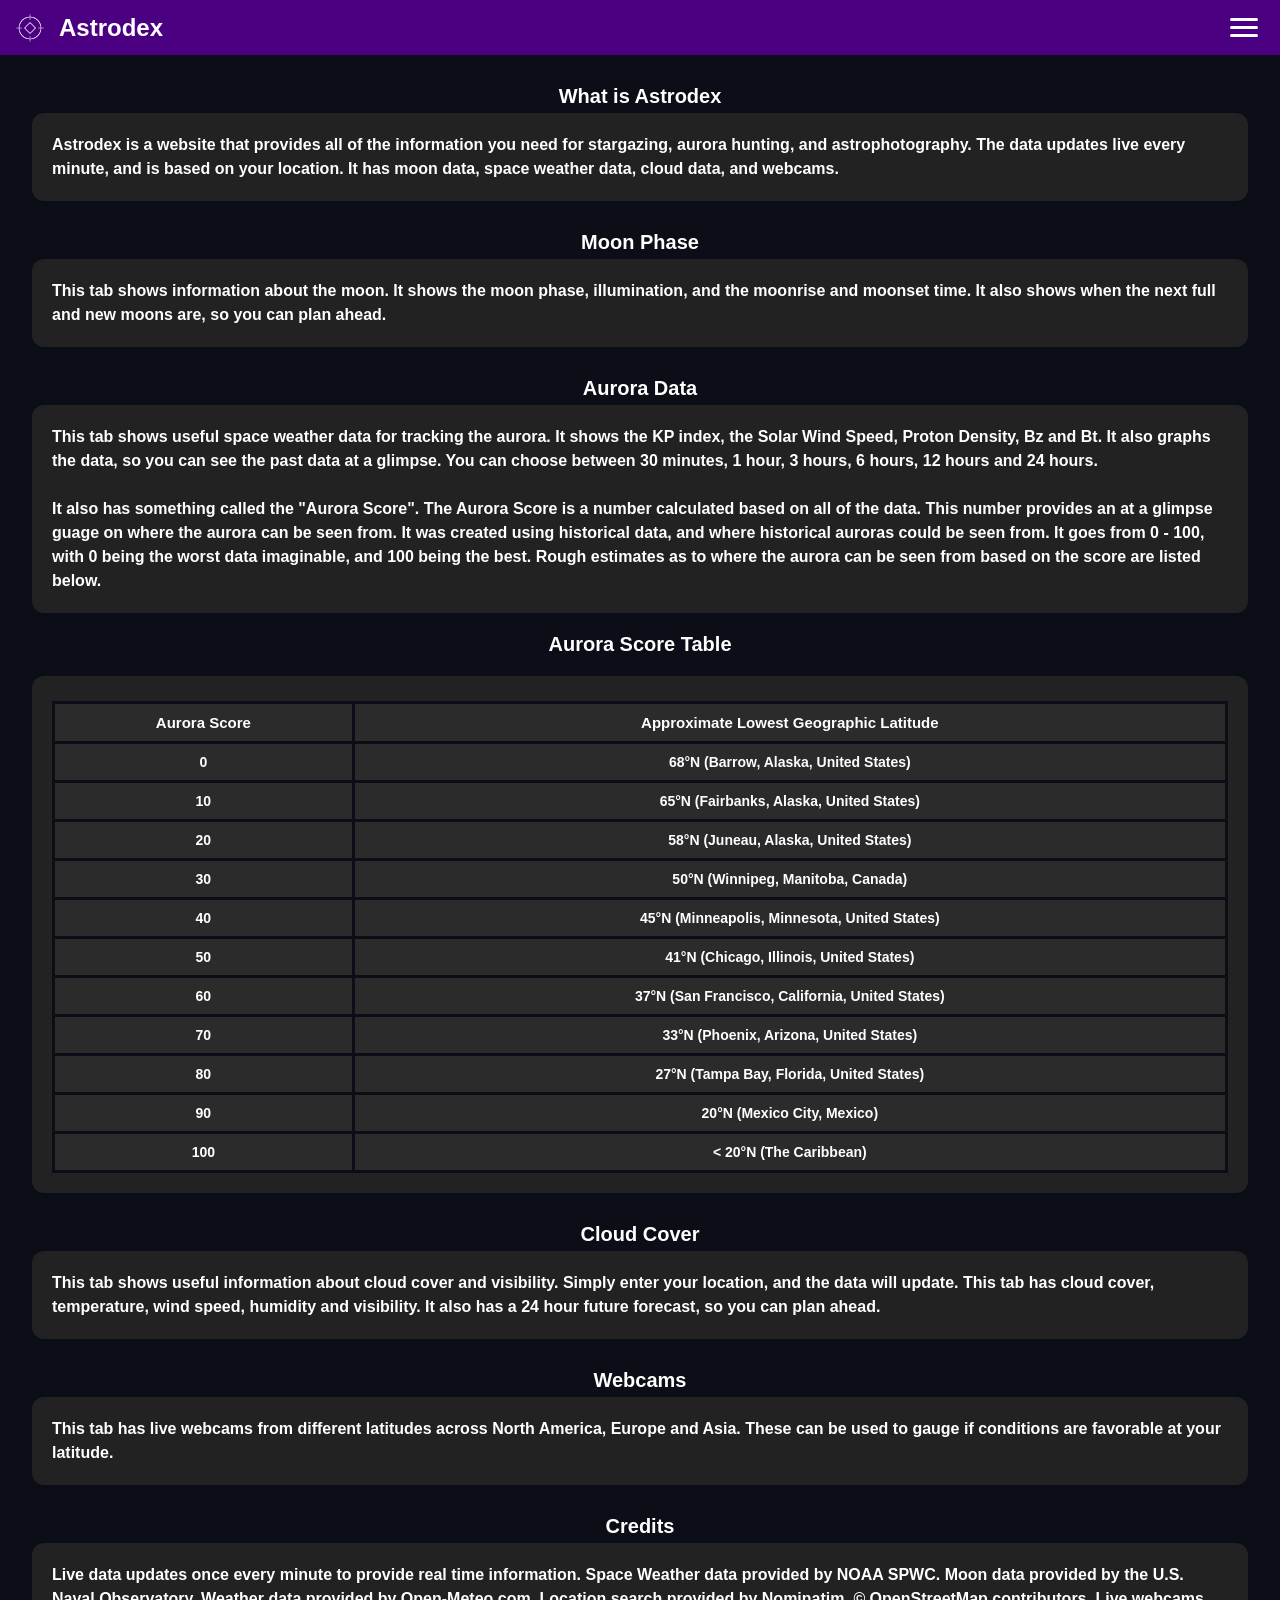
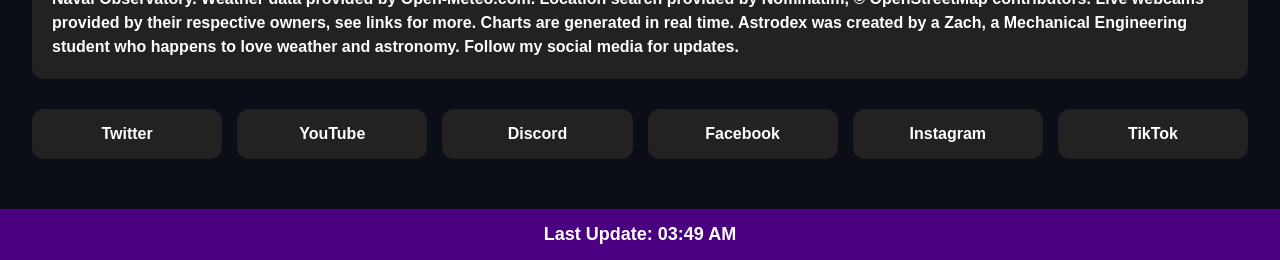
==== index.html @ bd577b28 "Test V1" ====
<!DOCTYPE html>
<html lang="en">
<head>
    <meta charset="UTF-8">
    <meta name="viewport" content="width=device-width, initial-scale=1.0">
    <title>Astrodex - Home</title>
    <link rel="stylesheet" href="style.css">
    <link rel="icon" type="image/png" href="astrodexlogo.png">
    <style>
        /* ── Full-Width Section Wrapper ── */
        .home-section-wrapper {
            width: 95%;
            margin: 30px auto 0 auto;
        }
        .home-info-box {
            background-color: #222222;
            border-radius: 12px;
            padding: 20px;
            box-sizing: border-box;
        }
        .home-info-box p {
            margin: 0;
            font-size: 18px;
            line-height: 1.5;
            color: #FFFFFF;
        }

        .home-info-box a {
            color: #B388FF;
            font-weight: 700;
            text-decoration: none;
            border-bottom: 2px solid #B388FF;
            transition: color 0.15s ease, border-color 0.15s ease;
        }

        .home-info-box a:hover {
            color: #FFFFFF;
            border-color: #FFFFFF;
        }

        @media (max-width: 1420px) {
            .home-info-box p { font-size: 16px; }
        }

        /* ── Aurora Score Table ── */
        .aurora-score-table-wrapper {
            overflow-x: auto;
        }
        .aurora-score-table {
            width: 100%;
            border-collapse: separate;
            border-spacing: 3px;
            margin-top: 5px;
            background-color: #0B0D17;
        }
        .aurora-score-table th,
        .aurora-score-table td {
            padding: 12px 16px;
            text-align: center;
            font-size: 18px;
            color: #FFFFFF;
            background-color: #2b2b2b;
        }
        .aurora-score-table-box {
            background-color: #222222;
            border-radius: 12px;
            padding: 20px;
            box-sizing: border-box;
            margin-top: 20px;
        }

        .aurora-score-table thead th {
            font-size: 20px;
        }

        @media (max-width: 1420px) {
            .aurora-score-table th,
            .aurora-score-table td { font-size: 14px; padding: 10px 8px; }
            .aurora-score-table thead th { font-size: 15px; }
        }

        /* ── Social Links ── */
        .social-links-grid {
            display: flex;
            flex-wrap: wrap;
            gap: 15px;
        }

        .social-link-box {
            flex: 1;
            min-width: 140px;
            background-color: #222222;
            border-radius: 12px;
            padding: 20px;
            text-align: center;
            font-size: 18px;
            color: #FFFFFF;
            text-decoration: none;
            box-sizing: border-box;
            transition: background-color 0.15s ease, color 0.15s ease;
        }

        .social-link-box:hover {
            background-color: #a8a8a8;
            color: #FFFFFF;
        }

        @media (max-width: 1420px) {
            .social-link-box { font-size: 16px; padding: 16px; }
        }

        @media (max-width: 600px) {
            .social-links-grid { flex-direction: column; }
        }
    </style>
</head>
<body>

<div class="header-container">
    <div class="logo-title-container">
        <img src="astrodexlogo.png" alt="Astrodex Logo" class="header-logo">
        <h1>Astrodex</h1>
    </div>

    <button class="hamburger" id="hamburger" aria-label="Toggle navigation" aria-expanded="false">
        <span></span>
        <span></span>
        <span></span>
    </button>

    <div class="tabs" id="nav-tabs">
        <a href="home.html" class="active">Home</a>
        <a href="moon_phase.html">Moon Phase</a>
        <a href="aurora_data.html">Aurora Data</a>
        <a href="cloud_cover.html">Cloud Cover</a>
        <a href="webcams.html">Webcams</a>
    </div>
</div>

<div class="home-section-wrapper">
    <h2 class="widget-header">What is Astrodex</h2>
    <div class="home-info-box">
        <p>Astrodex is a website that provides all of the information you need for stargazing, aurora hunting, and astrophotography. 
            The data updates live every minute, and is based on your location. It has moon data, space weather data, cloud data, and webcams.</p>
    </div>
</div>

<div class="home-section-wrapper">
    <h2 class="widget-header">Moon Phase</h2>
    <div class="home-info-box">
        <p>This tab shows information about the moon. It shows the moon phase, illumination, and the moonrise and moonset time. 
            It also shows when the next full and new moons are, so you can plan ahead.</p>
    </div>
</div>

<div class="home-section-wrapper">
    <h2 class="widget-header">Aurora Data</h2>
    <div class="home-info-box">
        <p>This tab shows useful space weather data for tracking the aurora. It shows the KP index, the Solar Wind Speed, Proton Density, Bz and Bt. 
            It also graphs the data, so you can see the past data at a glimpse. You can choose between 30 minutes, 1 hour, 3 hours, 6 hours, 12 hours and 24 hours.
        <br>
        <br>It also has something called the "Aurora Score". The Aurora Score is a number calculated based on all of the data. 
        This number provides an at a glimpse guage on where the aurora can be seen from. It was created using historical data, and where historical auroras could be seen from.
    It goes from 0 - 100, with 0 being the worst data imaginable, and 100 being the best. Rough estimates as to where the aurora can be seen from based on the score are listed below.</p>
    </div>
    <h2 class="widget-header" style="margin-top: 20px;">Aurora Score Table</h2>
    <div class="aurora-score-table-box">
        <div class="aurora-score-table-wrapper">
            <table class="aurora-score-table">
                <thead>
                    <tr>
                        <th>Aurora Score</th>
                        <th>Approximate Lowest Geographic Latitude</th>
                    </tr>
                </thead>
                <tbody>
                    <tr><td>0</td><td>68°N (Barrow, Alaska, United States)</td></tr>
                    <tr><td>10</td><td>65°N (Fairbanks, Alaska, United States)</td></tr>
                    <tr><td>20</td><td>58°N (Juneau, Alaska, United States)</td></tr>
                    <tr><td>30</td><td>50°N (Winnipeg, Manitoba, Canada)</td></tr>
                    <tr><td>40</td><td>45°N (Minneapolis, Minnesota, United States)</td></tr>
                    <tr><td>50</td><td>41°N (Chicago, Illinois, United States)</td></tr>
                    <tr><td>60</td><td>37°N (San Francisco, California, United States)</td></tr>
                    <tr><td>70</td><td>33°N (Phoenix, Arizona, United States)</td></tr>
                    <tr><td>80</td><td>27°N (Tampa Bay, Florida, United States)</td></tr>
                    <tr><td>90</td><td>20°N (Mexico City, Mexico)</td></tr>
                    <tr><td>100</td><td>< 20°N (The Caribbean)</td></tr>
                </tbody>
            </table>
        </div>
    </div>
</div>

<div class="home-section-wrapper">
    <h2 class="widget-header">Cloud Cover</h2>
    <div class="home-info-box">
        <p>This tab shows useful information about cloud cover and visibility. Simply enter your location, and the data will update. 
            This tab has cloud cover, temperature, wind speed, humidity and visibility. It also has a 24 hour future forecast, so you can plan ahead.</p>
    </div>
</div>

<div class="home-section-wrapper">
    <h2 class="widget-header">Webcams</h2>
    <div class="home-info-box">
        <p>This tab has live webcams from different latitudes across North America, Europe and Asia.
             These can be used to gauge if conditions are favorable at your latitude.</p>
    </div>
</div>

<div class="home-section-wrapper">
    <h2 class="widget-header">Credits</h2>
    <div class="home-info-box">
        <p>Live data updates once every minute to provide real time information. Space Weather data provided by NOAA SPWC. Moon data provided by the U.S. Naval Observatory. 
            Weather data provided by Open-Meteo.com. Location search provided by Nominatim, © OpenStreetMap contributors. 
        Live webcams provided by their respective owners, see links for more. Charts are generated in real time. 
        Astrodex was created by a Zach, a Mechanical Engineering student who happens to love weather and astronomy. 
        Follow my social media for updates.</p>
    </div>
</div>

<div class="home-section-wrapper" style="margin-bottom: 50px;">
    <div class="social-links-grid">
        <a href="https://x.com/glover_boyy" target="_blank" rel="noopener" class="social-link-box">Twitter</a>
        <a href="https://www.youtube.com/@glover_boy" target="_blank" rel="noopener" class="social-link-box">YouTube</a>
        <a href="https://discord.gg/KKpKEJ9vNK" target="_blank" rel="noopener" class="social-link-box">Discord</a>
        <a href="https://www.facebook.com/profile.php?id=61586155422285" target="_blank" rel="noopener" class="social-link-box">Facebook</a>
        <a href="https://www.instagram.com/glover_astro/" target="_blank" rel="noopener" class="social-link-box">Instagram</a>
          <a href="https://www.tiktok.com/@glover_boy" target="_blank" rel="noopener" class="social-link-box">TikTok</a>
    </div>
</div>

<div class="footer-container">
    <div class="last-update">Last Update: <span id="update-time">--:--</span></div>
</div>

<script src="script.js"></script>
</body>
</html>
---- style.css ----
* {
    font-family: 'Inter', sans-serif;
    font-weight: 700;
    box-sizing: border-box;
}

body {
    color: #FFFFFF;
    background-color: #0B0D17;
    margin: 0;
    padding: 0;
    min-height: 100vh;
    display: flex;
    flex-direction: column;
}

h1 {
    font-size: 50px;
    color: #FFFFFF;
    margin: 0;
}

.header-container {
    position: sticky;
    top: 0;
    display: flex;
    align-items: center;
    justify-content: space-between;
    padding: 10px 30px;
    background-color: #4B0082;
    z-index: 1000;
    width: 100%;
    flex-wrap: wrap;
    gap: 10px;
}

.logo-title-container {
    display: flex;
    align-items: center;
    gap: 15px;
}

.header-logo {
    height: 50px;
    width: auto;
    object-fit: contain;
}

.footer-container {
    display: flex;
    align-items: center;
    justify-content: center;
    padding: 15px 30px;
    background-color: #4B0082;
    width: 100%;
    margin-top: auto; /* Keeps footer strictly at the bottom without overlapping */
}

.last-update {
    font-size: 18px;
    color: #FFFFFF;
}

.hamburger {
    display: none;
    background: none;
    border: none;
    cursor: pointer;
    padding: 6px;
    flex-direction: column;
    gap: 5px;
    -webkit-tap-highlight-color: transparent;
    outline: none;
}

.hamburger span {
    display: block;
    width: 28px;
    height: 3px;
    background: #FFFFFF;
    border-radius: 3px;
    transition: all 0.25s ease;
}

.tabs {
    display: flex;
    flex-wrap: wrap;
    gap: 6px;
}

.tabs a {
    text-decoration: none;
    padding: 12px 25px;
    background-color: #4B0082;
    color: #FFFFFF;
    border-radius: 12px;
    font-size: 22px;
    transition: background 0.15s ease;
}

.tabs a:hover, .tabs a:active, .tabs a.active {
    background-color: #0B0D17;
}

.at-a-glance-wrapper {
    width: 95%;
    margin: 40px auto 20px auto;
}

.at-a-glance-container {
    display: flex;
    justify-content: space-between;
    gap: 15px;
    flex-wrap: wrap;
}

.at-a-glance-column {
    flex: 1;
    min-width: 140px;
    display: flex;
    flex-direction: column;
    align-items: center;
    gap: 15px;
}

.at-a-glance-box {
    background: #222222;
    border-radius: 12px;
    padding: 16px;
    width: 100%;
    display: flex;
    align-items: center;
    justify-content: center;
    height: 110px;
}

.at-a-glance-number-row {
    display: flex;
    align-items: center;
    justify-content: center;
    width: 100%;
}

.glimpse-label {
    font-size: 22px;
    color: #FFFFFF;
    text-align: center;
    line-height: 1.2;
    white-space: normal;
}

.glimpse-number {
    font-size: 32px;
}

.glimpse-unit {
    font-size: 20px;
    color: #AAAAAA;
    margin-left: 8px;
    align-self: center;
    padding-bottom: 0;
}

/* MAIN LAYOUT (Expanded downwards & equal height alignment) */
.main-content-flex {
    display: flex;
    width: 95%;
    margin: 0 auto 50px auto;
    gap: 30px;
    align-items: stretch;
    flex: 1 0 auto;
}

.sub-tabs-container {
    flex: 1;
    display: flex;
    flex-direction: column;
    min-width: 0;
}

.sub-tabs {
    display: flex;
    flex-direction: column;
    gap: 10px;
    background: #222222;
    padding: 15px;
    border-radius: 16px;
    flex: 1;
}

.sub-tab {
    background: transparent;
    border: none;
    color: #FFFFFF;
    padding: 20px;
    font-size: 24px;
    cursor: pointer;
    border-radius: 12px;
    text-align: center;
    transition: background 0.15s ease;
    flex: 1;
    display: flex;
    align-items: center;
    justify-content: center;
}

.sub-tab:hover { background: rgba(255, 255, 255, 0.25); }
.sub-tab.active { background: rgba(255, 255, 255, 0.5); }

.solar-wind-section {
    flex: 4;
    min-width: 0;
    display: flex;
    flex-direction: column;
}

/* Three columns with aligned heights */
.tab-content {
    display: none;
    grid-template-columns: 170px 1fr 140px;
    gap: 20px;
    height: 100%;
    align-items: stretch;
}

.tab-content.active-content {
    display: grid;
}

.stats-column {
    display: flex;
    flex-direction: column;
    gap: 10px;
    height: 100%;
}

.stats-column .widget-wrapper {
    flex: 1;
    display: flex;
    flex-direction: column;
    min-height: 0;
}

.widget-header {
    color: #FFFFFF;
    font-size: 20px;
    margin: 0 0 5px 0;
    text-align: center;
}

.stats-column .widget-header {
    font-size: 20px; /* Standardized to match top headers */
}

.data-box {
    background: #222222;
    border-radius: 12px;
    flex: 1;
    display: flex;
    justify-content: center;
    align-items: center;
    padding: 10px;
    min-height: 0;
}

.stats-column .data-box {
    padding: 10px;
}

.data-box .data-number-row {
    display: flex;
    align-items: center;
    justify-content: center;
    width: 100%;
}

.data-box .data-value {
    font-size: 32px;
    color: #FFFFFF;
    margin: 0;
}

.stats-column .data-value {
    font-size: 28px;
}

.data-box .data-unit {
    font-size: 18px;
    color: #AAAAAA;
    margin-left: 6px;
    align-self: center;
    padding-bottom: 0;
}

.stats-column .data-unit {
    font-size: 16px;
    margin-left: 4px;
}

.graph-column {
    display: flex;
    flex-direction: column;
    height: 100%;
}

.graph-column .widget-wrapper.full-height {
    height: 100%;
    display: flex;
    flex-direction: column;
}

.graph-box {
    background: #222222;
    border-radius: 12px;
    padding: 20px;
    display: flex;
    flex-direction: column;
    flex: 1;
    min-height: 400px;
    box-sizing: border-box;
}

.chart-container {
    position: relative;
    width: 100%;
    height: 100%;
    flex: 1;
    min-height: 0;
}

canvas {
    width: 100% !important;
    height: 100% !important;
    display: block;
}

/* TIME RANGE TOGGLE COLUMN */
.time-toggle-column {
    display: flex;
    flex-direction: column;
    height: 100%;
    min-width: 0;
}

.time-dropdown {
    display: none;
    position: relative;
    width: 100%;
}

.time-toggle-container {
    display: flex;
    flex-direction: column;
    gap: 8px;
    background: #222222;
    padding: 12px;
    border-radius: 16px;
    flex: 1;
}

.time-toggle-option {
    flex: 1;
    background: transparent;
    color: #FFFFFF;
    font-size: 15px;
    cursor: pointer;
    border-radius: 10px;
    text-align: center;
    display: flex;
    align-items: center;
    justify-content: center;
    transition: background 0.15s ease;
}

.time-toggle-option:hover { background: rgba(255, 255, 255, 0.25); }
.time-toggle-option.active { background: rgba(255, 255, 255, 0.5); }

/* METRICS DROPDOWN */
.metrics-dropdown {
    display: none;
    position: relative;
    width: 100%;
}

.metrics-dropdown-selected {
    display: flex;
    align-items: center;
    justify-content: space-between;
    padding: 14px 20px;
    background-color: #222222;
    -webkit-tap-highlight-color: transparent;
    outline: none;
    color: #FFFFFF;
    font-size: 20px;
    font-weight: 700;
    border-radius: 12px;
    cursor: pointer;
    user-select: none;
    transition: background 0.15s ease;
}

.metrics-dropdown-selected:hover {
    background-color: #2e2e2e;
}

.metrics-dropdown-arrow {
    display: flex;
    flex-direction: column;
    justify-content: center;
    gap: 4px;
    flex-shrink: 0;
    margin-left: 12px;
}

.metrics-dropdown-arrow span {
    display: block;
    width: 20px;
    height: 2px;
    background-color: #FFFFFF;
    border-radius: 2px;
}

.metrics-dropdown-options {
    display: none;
    position: absolute;
    top: calc(100% + 6px);
    left: 0;
    width: 100%;
    background-color: #222222;
    border-radius: 12px;
    overflow: hidden;
    z-index: 100;
    box-shadow: 0 8px 24px rgba(0,0,0,0.5);
}

.metrics-dropdown-options.open {
    display: block;
}

.metrics-dropdown-option {
    padding: 14px 20px;
    font-size: 20px;
    font-weight: 700;
    color: #FFFFFF;
    cursor: pointer;
    transition: background 0.15s ease;
    -webkit-tap-highlight-color: transparent;
    outline: none;
}

.metrics-dropdown-option:hover {
    background-color: rgba(255,255,255,0.25);
}

.metrics-dropdown-option.active {
    background-color: rgba(255,255,255,0.5);
}

/* MOBILE RESPONSIVE FIXES */
@media (max-width: 1420px) {
    h1 { font-size: 24px; }

    .header-logo {
        height: 28px;
    }

    .header-container { padding: 12px 16px; flex-wrap: nowrap; gap: 0; align-items: center; }
    .hamburger { display: flex; }
    .tabs {
        display: none;
        position: absolute;
        top: 100%;
        left: 0;
        width: 100%;
        flex-direction: column;
        background-color: #4B0082;
        padding: 0 16px 16px 16px;
        gap: 6px;
        z-index: 999;
        margin-top: -1px;
    }
    .tabs.open { display: flex; }
    .tabs a { font-size: 16px; background-color: transparent; width: 100%; padding: 12px 16px; border-radius: 8px; -webkit-tap-highlight-color: transparent; outline: none; }
    .tabs a:hover, .tabs a.active { background-color: #0B0D17; }
    .at-a-glance-container { display: grid; grid-template-columns: 1fr 1fr; width: 100%; }
    .at-a-glance-column { width: 100%; max-width: 100%; }
    .at-a-glance-column.full-width { grid-column: 1 / -1; }
    .at-a-glance-box { width: 100%; height: 80px; }
    .main-content-flex { flex-direction: column; width: 95%; }
    .sub-tabs-container { width: 100%; height: auto; }
    .sub-tabs { display: none; }
    .metrics-dropdown { display: block; }
    .solar-wind-section { width: 100%; height: auto; }
    .tab-content { grid-template-columns: 1fr; height: auto; width: 100%; display: none; gap: 30px; }
    .tab-content.active-content { display: flex; flex-direction: column; gap: 30px; height: auto; }
    .stats-column { height: auto; width: 100%; display: grid; grid-template-columns: 1fr 1fr; gap: 15px; }
    .stats-column .widget-wrapper:first-child { grid-column: 1 / -1; }
    .graph-column { width: 100%; height: auto; }
    .graph-column .widget-wrapper.full-height { width: 100%; height: auto; }
    .graph-box { width: 100%; height: auto; padding: 12px; flex: none; }
    .chart-container { height: 400px; width: 100%; }
    canvas { width: 100% !important; height: 100% !important; }
    .time-toggle-column { width: 100%; height: auto; }
    .time-toggle-container { display: none; }
    .time-dropdown { display: block; }
}
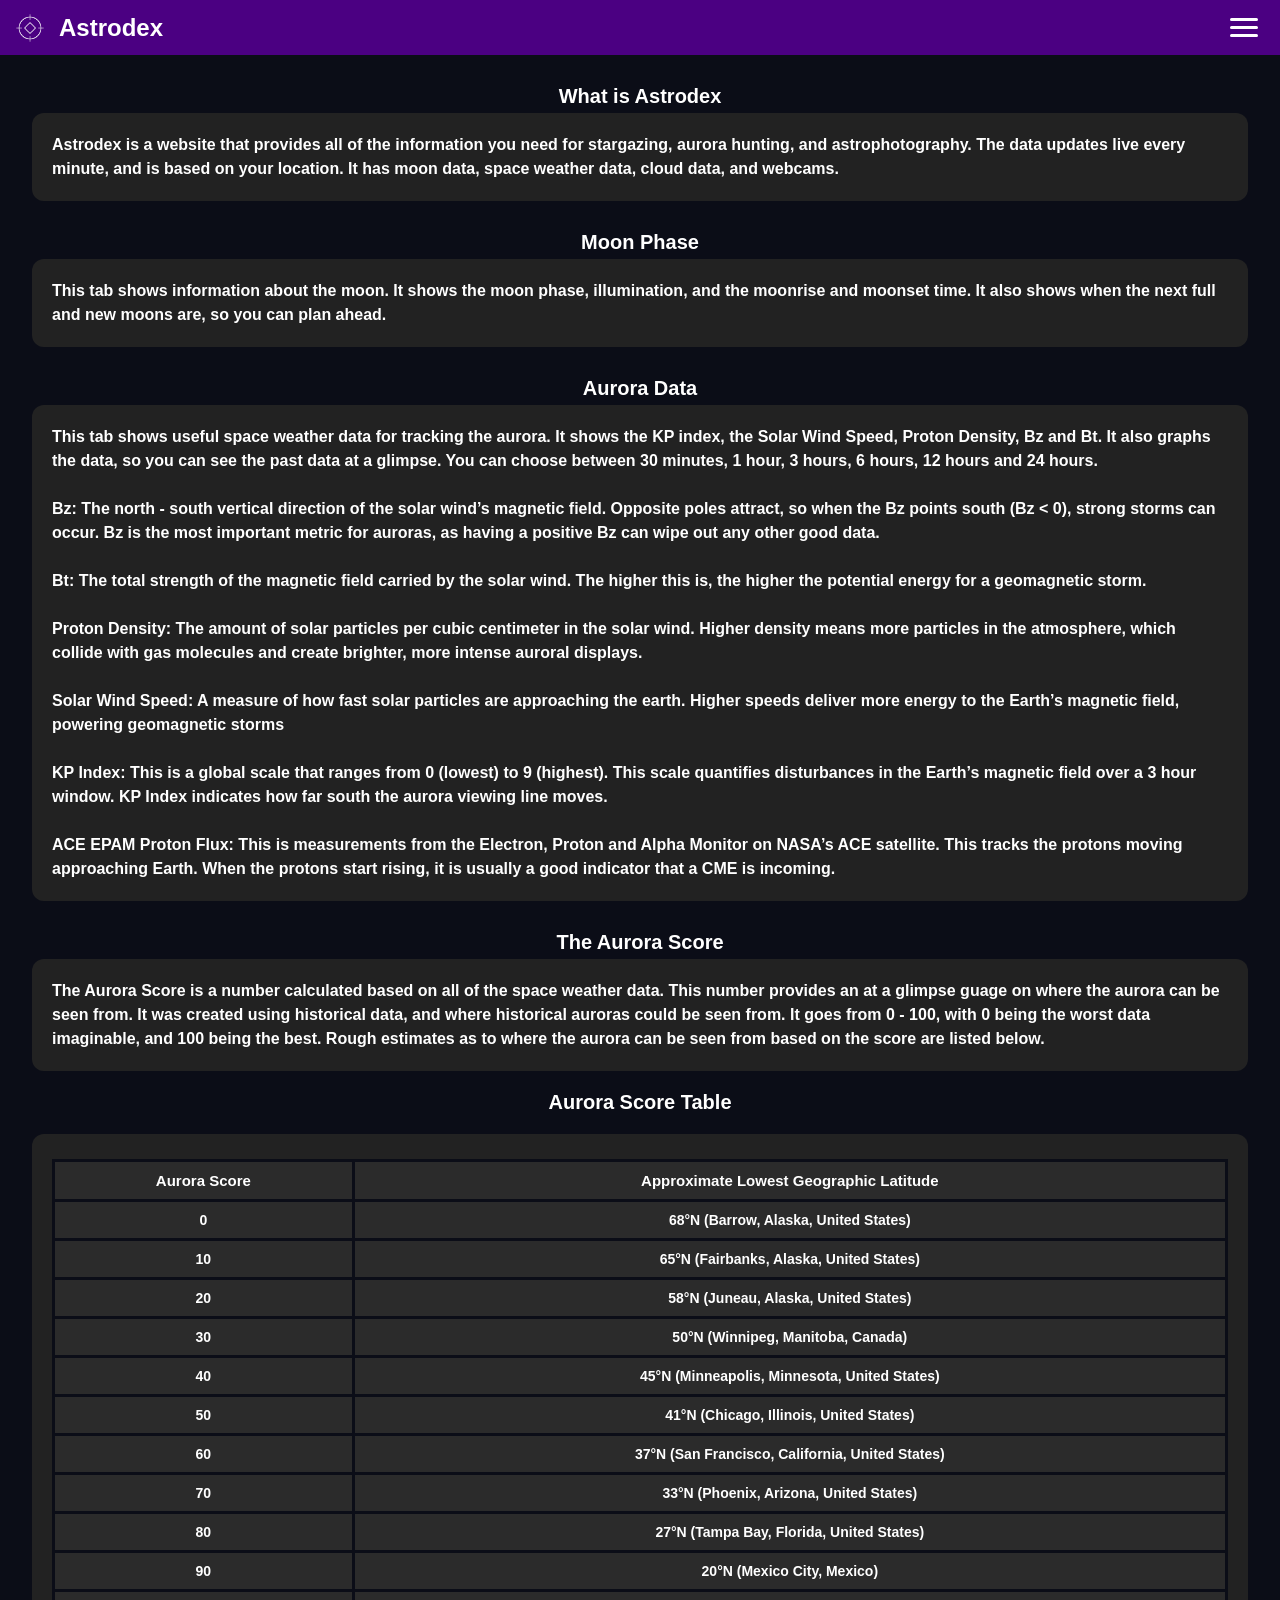
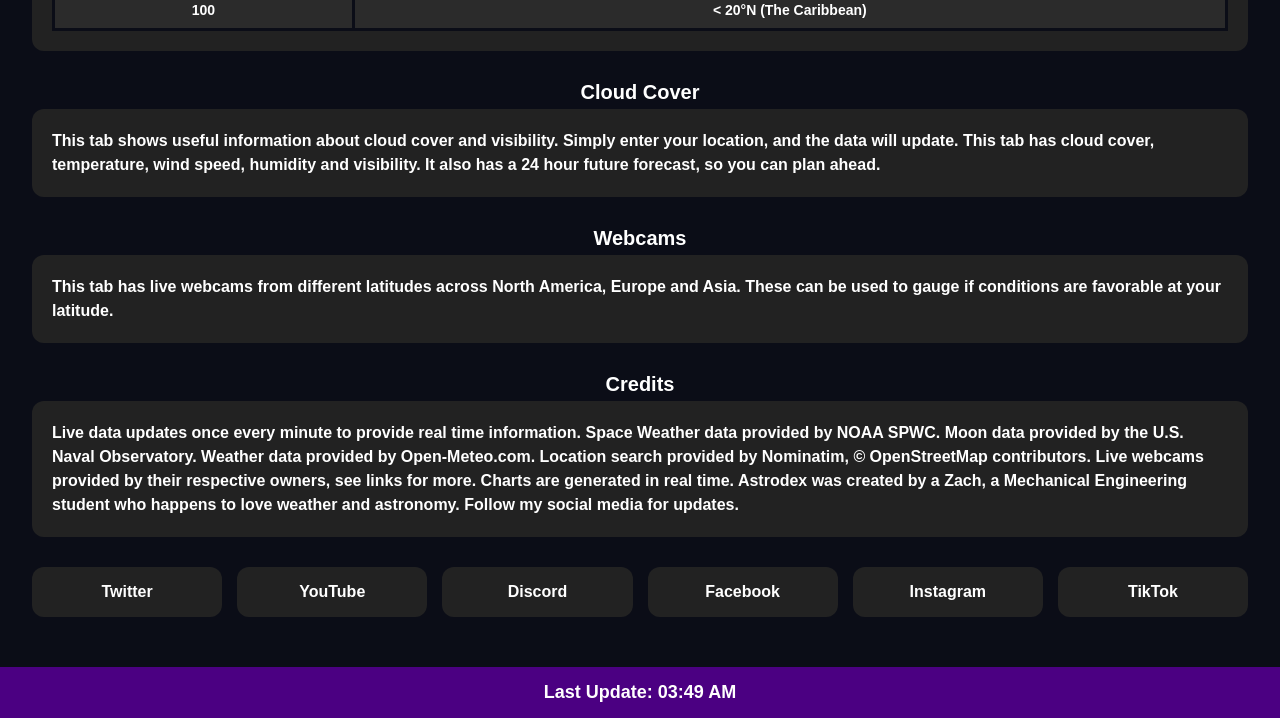
==== commit d17beea2: "1.04" ====
--- a/index.html
+++ b/index.html
@@ -113,6 +113,9 @@
             .social-links-grid { flex-direction: column; }
         }
     </style>
+    <!-- Cloudflare Web Analytics -->
+    <script type='module' src='https://static.cloudflareinsights.com/beacon.min.js' data-cf-beacon='{"token": "d7ddda666e1c4e2caee769e44b924ebf"}'></script>
+    <!-- End Cloudflare Web Analytics -->
 </head>
 <body>
 
@@ -129,7 +132,7 @@
     </button>
 
     <div class="tabs" id="nav-tabs">
-        <a href="home.html" class="active">Home</a>
+        <a href="index.html" class="active">Home</a>
         <a href="moon_phase.html">Moon Phase</a>
         <a href="aurora_data.html">Aurora Data</a>
         <a href="cloud_cover.html">Cloud Cover</a>
@@ -159,10 +162,27 @@
         <p>This tab shows useful space weather data for tracking the aurora. It shows the KP index, the Solar Wind Speed, Proton Density, Bz and Bt. 
             It also graphs the data, so you can see the past data at a glimpse. You can choose between 30 minutes, 1 hour, 3 hours, 6 hours, 12 hours and 24 hours.
         <br>
-        <br>It also has something called the "Aurora Score". The Aurora Score is a number calculated based on all of the data. 
-        This number provides an at a glimpse guage on where the aurora can be seen from. It was created using historical data, and where historical auroras could be seen from.
+        <br>
+<p>Bz: The north - south vertical direction of the solar wind’s magnetic field. Opposite poles attract, so when the Bz points south (Bz < 0), strong storms can occur. Bz is the most important metric for auroras, as having a positive Bz can wipe out any other good data. 
+<br><br>Bt: The total strength of the magnetic field carried by the solar wind. The higher this is, the higher the potential energy for a geomagnetic storm. 
+<br><br>Proton Density: The amount of solar particles per cubic centimeter in the solar wind. Higher density means more particles in the atmosphere, which collide with gas molecules and create brighter, more intense auroral displays. 
+<br><br>Solar Wind Speed: A measure of how fast solar particles are approaching the earth. Higher speeds deliver more energy to the Earth’s magnetic field, powering geomagnetic storms
+<br><br>KP Index: This is a global scale that ranges from 0 (lowest) to 9 (highest). This scale quantifies disturbances in the Earth’s magnetic field over a 3 hour window. KP Index indicates how far south the aurora viewing line moves.
+<br><br>ACE EPAM Proton Flux: This is measurements from the Electron, Proton and Alpha Monitor on NASA’s ACE satellite. This tracks the protons moving approaching Earth. When the protons start rising, it is usually a good indicator that a CME is incoming. 
+<p></p>
+        </p>
+    </div>
+</div>
+
+<div class="home-section-wrapper">
+    <h2 class="widget-header">The Aurora Score</h2>
+    <div class="home-info-box">
+        <p>The Aurora Score is a number calculated based on all of the space weather data. This number provides an at a glimpse guage on where the aurora can be seen from. It was created using historical data, and where historical auroras could be seen from.
     It goes from 0 - 100, with 0 being the worst data imaginable, and 100 being the best. Rough estimates as to where the aurora can be seen from based on the score are listed below.</p>
     </div>
+
+
+    
     <h2 class="widget-header" style="margin-top: 20px;">Aurora Score Table</h2>
     <div class="aurora-score-table-box">
         <div class="aurora-score-table-wrapper">
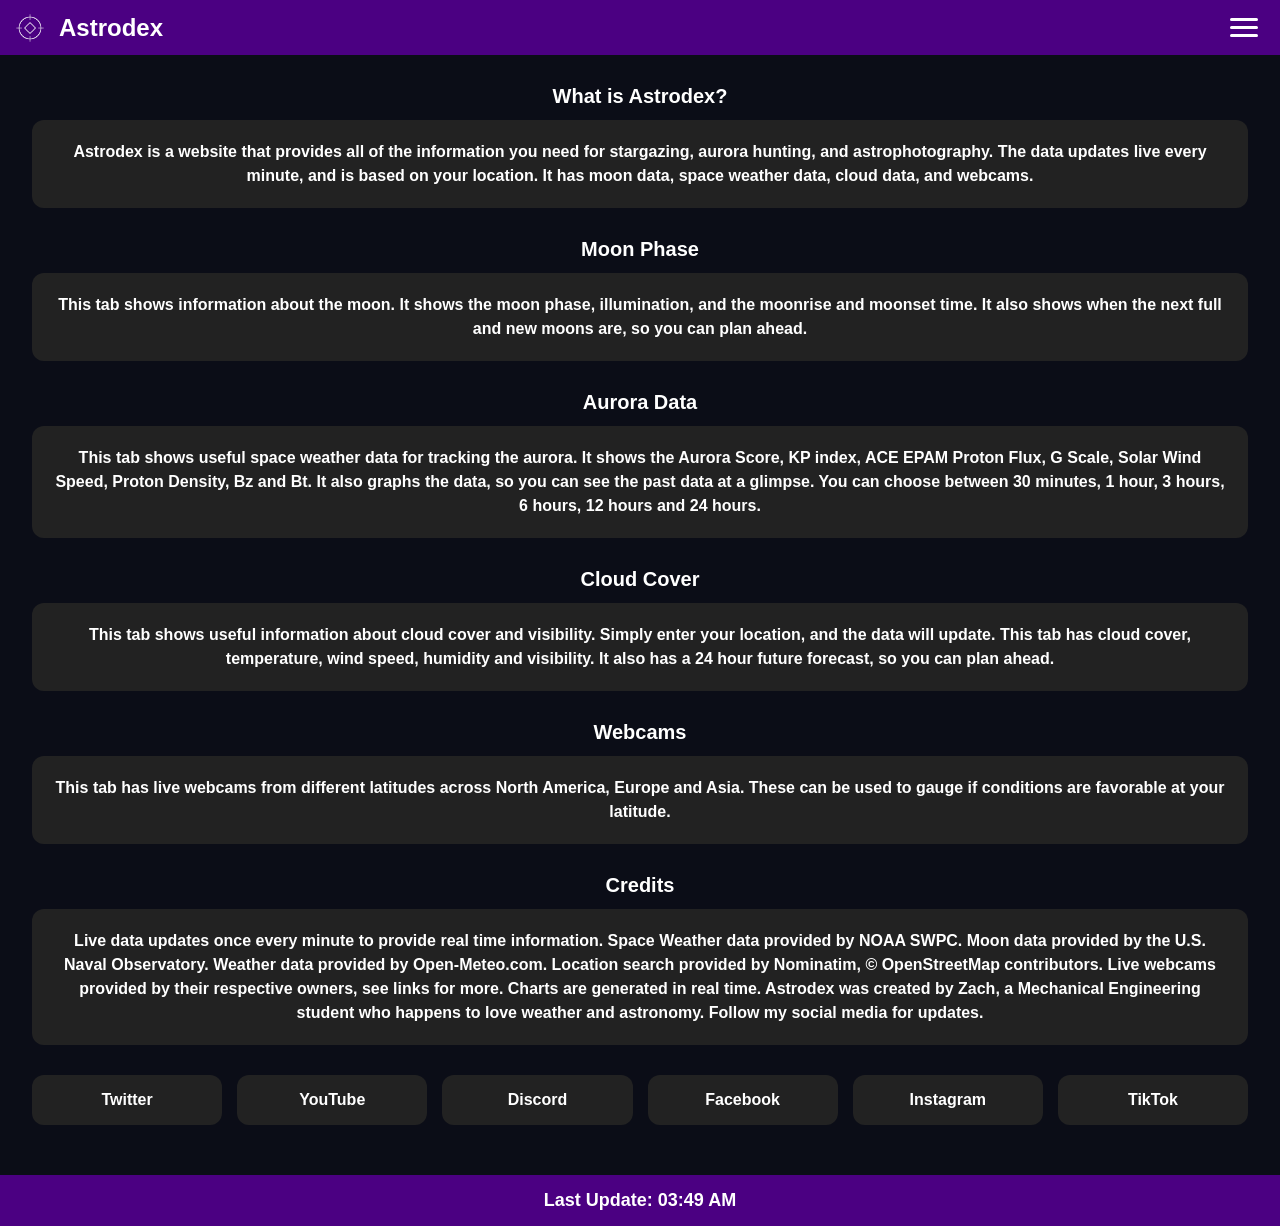
==== commit 5efcb170: "Version 9" ====
--- a/index.html
+++ b/index.html
@@ -40,43 +40,6 @@
 
         @media (max-width: 1420px) {
             .home-info-box p { font-size: 16px; }
-        }
-
-        /* ── Aurora Score Table ── */
-        .aurora-score-table-wrapper {
-            overflow-x: auto;
-        }
-        .aurora-score-table {
-            width: 100%;
-            border-collapse: separate;
-            border-spacing: 3px;
-            margin-top: 5px;
-            background-color: #0B0D17;
-        }
-        .aurora-score-table th,
-        .aurora-score-table td {
-            padding: 12px 16px;
-            text-align: center;
-            font-size: 18px;
-            color: #FFFFFF;
-            background-color: #2b2b2b;
-        }
-        .aurora-score-table-box {
-            background-color: #222222;
-            border-radius: 12px;
-            padding: 20px;
-            box-sizing: border-box;
-            margin-top: 20px;
-        }
-
-        .aurora-score-table thead th {
-            font-size: 20px;
-        }
-
-        @media (max-width: 1420px) {
-            .aurora-score-table th,
-            .aurora-score-table td { font-size: 14px; padding: 10px 8px; }
-            .aurora-score-table thead th { font-size: 15px; }
         }
 
         /* ── Social Links ── */
@@ -141,7 +104,7 @@
 </div>
 
 <div class="home-section-wrapper">
-    <h2 class="widget-header">What is Astrodex</h2>
+    <h2 class="widget-header">What is Astrodex?</h2>
     <div class="home-info-box">
         <p>Astrodex is a website that provides all of the information you need for stargazing, aurora hunting, and astrophotography. 
             The data updates live every minute, and is based on your location. It has moon data, space weather data, cloud data, and webcams.</p>
@@ -159,56 +122,13 @@
 <div class="home-section-wrapper">
     <h2 class="widget-header">Aurora Data</h2>
     <div class="home-info-box">
-        <p>This tab shows useful space weather data for tracking the aurora. It shows the KP index, the Solar Wind Speed, Proton Density, Bz and Bt. 
+        <p>This tab shows useful space weather data for tracking the aurora. It shows the Aurora Score, KP index, ACE EPAM Proton Flux, G Scale, Solar Wind Speed, Proton Density, Bz and Bt. 
             It also graphs the data, so you can see the past data at a glimpse. You can choose between 30 minutes, 1 hour, 3 hours, 6 hours, 12 hours and 24 hours.
-        <br>
-        <br>
-<p>Bz: The north - south vertical direction of the solar wind’s magnetic field. Opposite poles attract, so when the Bz points south (Bz < 0), strong storms can occur. Bz is the most important metric for auroras, as having a positive Bz can wipe out any other good data. 
-<br><br>Bt: The total strength of the magnetic field carried by the solar wind. The higher this is, the higher the potential energy for a geomagnetic storm. 
-<br><br>Proton Density: The amount of solar particles per cubic centimeter in the solar wind. Higher density means more particles in the atmosphere, which collide with gas molecules and create brighter, more intense auroral displays. 
-<br><br>Solar Wind Speed: A measure of how fast solar particles are approaching the earth. Higher speeds deliver more energy to the Earth’s magnetic field, powering geomagnetic storms
-<br><br>KP Index: This is a global scale that ranges from 0 (lowest) to 9 (highest). This scale quantifies disturbances in the Earth’s magnetic field over a 3 hour window. KP Index indicates how far south the aurora viewing line moves.
-<br><br>ACE EPAM Proton Flux: This is measurements from the Electron, Proton and Alpha Monitor on NASA’s ACE satellite. This tracks the protons moving approaching Earth. When the protons start rising, it is usually a good indicator that a CME is incoming. 
-<p></p>
         </p>
     </div>
 </div>
 
-<div class="home-section-wrapper">
-    <h2 class="widget-header">The Aurora Score</h2>
-    <div class="home-info-box">
-        <p>The Aurora Score is a number calculated based on all of the space weather data. This number provides an at a glimpse guage on where the aurora can be seen from. It was created using historical data, and where historical auroras could be seen from.
-    It goes from 0 - 100, with 0 being the worst data imaginable, and 100 being the best. Rough estimates as to where the aurora can be seen from based on the score are listed below.</p>
-    </div>
 
-
-    
-    <h2 class="widget-header" style="margin-top: 20px;">Aurora Score Table</h2>
-    <div class="aurora-score-table-box">
-        <div class="aurora-score-table-wrapper">
-            <table class="aurora-score-table">
-                <thead>
-                    <tr>
-                        <th>Aurora Score</th>
-                        <th>Approximate Lowest Geographic Latitude</th>
-                    </tr>
-                </thead>
-                <tbody>
-                    <tr><td>0</td><td>68°N (Barrow, Alaska, United States)</td></tr>
-                    <tr><td>10</td><td>65°N (Fairbanks, Alaska, United States)</td></tr>
-                    <tr><td>20</td><td>58°N (Juneau, Alaska, United States)</td></tr>
-                    <tr><td>30</td><td>50°N (Winnipeg, Manitoba, Canada)</td></tr>
-                    <tr><td>40</td><td>45°N (Minneapolis, Minnesota, United States)</td></tr>
-                    <tr><td>50</td><td>41°N (Chicago, Illinois, United States)</td></tr>
-                    <tr><td>60</td><td>37°N (San Francisco, California, United States)</td></tr>
-                    <tr><td>70</td><td>33°N (Phoenix, Arizona, United States)</td></tr>
-                    <tr><td>80</td><td>27°N (Tampa Bay, Florida, United States)</td></tr>
-                    <tr><td>90</td><td>20°N (Mexico City, Mexico)</td></tr>
-                    <tr><td>100</td><td>< 20°N (The Caribbean)</td></tr>
-                </tbody>
-            </table>
-        </div>
-    </div>
 </div>
 
 <div class="home-section-wrapper">
@@ -230,10 +150,10 @@
 <div class="home-section-wrapper">
     <h2 class="widget-header">Credits</h2>
     <div class="home-info-box">
-        <p>Live data updates once every minute to provide real time information. Space Weather data provided by NOAA SPWC. Moon data provided by the U.S. Naval Observatory. 
+        <p>Live data updates once every minute to provide real time information. Space Weather data provided by NOAA SWPC. Moon data provided by the U.S. Naval Observatory. 
             Weather data provided by Open-Meteo.com. Location search provided by Nominatim, © OpenStreetMap contributors. 
         Live webcams provided by their respective owners, see links for more. Charts are generated in real time. 
-        Astrodex was created by a Zach, a Mechanical Engineering student who happens to love weather and astronomy. 
+        Astrodex was created by Zach, a Mechanical Engineering student who happens to love weather and astronomy. 
         Follow my social media for updates.</p>
     </div>
 </div>
--- a/style.css
+++ b/style.css
@@ -1,3 +1,9 @@
+/* Single knob for every graph box's outer padding (desktop and mobile
+   both read this). Change this one value to adjust all graphs at once. */
+:root {
+    --graph-box-padding: 2px;
+}
+
 * {
     font-family: 'Inter', sans-serif;
     font-weight: 700;
@@ -12,6 +18,7 @@
     min-height: 100vh;
     display: flex;
     flex-direction: column;
+    text-align: center;
 }
 
 h1 {
@@ -53,7 +60,7 @@
     padding: 15px 30px;
     background-color: #4B0082;
     width: 100%;
-    margin-top: auto; /* Keeps footer strictly at the bottom without overlapping */
+    margin-top: auto;
 }
 
 .last-update {
@@ -161,12 +168,12 @@
     padding-bottom: 0;
 }
 
-/* MAIN LAYOUT (Expanded downwards & equal height alignment) */
+/* MAIN LAYOUT FIXES */
 .main-content-flex {
     display: flex;
     width: 95%;
-    margin: 0 auto 50px auto;
-    gap: 30px;
+    margin: 0 auto 200px auto;
+    gap: 20px;
     align-items: stretch;
     flex: 1 0 auto;
 }
@@ -214,7 +221,6 @@
     flex-direction: column;
 }
 
-/* Three columns with aligned heights */
 .tab-content {
     display: none;
     grid-template-columns: 170px 1fr 140px;
@@ -249,7 +255,7 @@
 }
 
 .stats-column .widget-header {
-    font-size: 20px; /* Standardized to match top headers */
+    font-size: 20px;
 }
 
 .data-box {
@@ -301,6 +307,7 @@
     display: flex;
     flex-direction: column;
     height: 100%;
+    min-height: 400px;
 }
 
 .graph-column .widget-wrapper.full-height {
@@ -312,20 +319,26 @@
 .graph-box {
     background: #222222;
     border-radius: 12px;
-    padding: 20px;
-    display: flex;
-    flex-direction: column;
-    flex: 1;
+    padding: var(--graph-box-padding);
+    display: flex;
+    flex-direction: column;
+    align-items: center;      
+    justify-content: center;   
+    flex: 1;
+    height: 100%;
     min-height: 400px;
     box-sizing: border-box;
+    position: relative;
+    overflow: hidden;
 }
 
 .chart-container {
     position: relative;
     width: 100%;
     height: 100%;
-    flex: 1;
-    min-height: 0;
+    min-height: 350px;
+    max-height: 500px;
+    flex: 1;
 }
 
 canvas {
@@ -495,12 +508,56 @@
     .tab-content.active-content { display: flex; flex-direction: column; gap: 30px; height: auto; }
     .stats-column { height: auto; width: 100%; display: grid; grid-template-columns: 1fr 1fr; gap: 15px; }
     .stats-column .widget-wrapper:first-child { grid-column: 1 / -1; }
-    .graph-column { width: 100%; height: auto; }
+    .graph-column { width: 100%; height: auto; min-height: 400px; }
     .graph-column .widget-wrapper.full-height { width: 100%; height: auto; }
-    .graph-box { width: 100%; height: auto; padding: 12px; flex: none; }
-    .chart-container { height: 400px; width: 100%; }
+    .graph-box { width: 100%; height: auto; padding: var(--graph-box-padding); flex: none; min-height: 400px; }
+    .chart-container { height: 380px; width: 100%; min-height: 380px; max-height: 380px; }
     canvas { width: 100% !important; height: 100% !important; }
     .time-toggle-column { width: 100%; height: auto; }
     .time-toggle-container { display: none; }
     .time-dropdown { display: block; }
+}
+
+
+
+/* AURORA SCORE CHART FORMATTING */
+
+        .aurora-score-table-wrapper {
+            overflow-x: auto;
+        }
+        .aurora-score-table {
+            width: 100%;
+            border-collapse: separate;
+            border-spacing: 3px;
+            margin-top: 5px;
+            background-color: #0B0D17;
+        }
+        .aurora-score-table th,
+        .aurora-score-table td {
+            padding: 12px 16px;
+            text-align: center;
+            font-size: 18px;
+            color: #FFFFFF;
+            background-color: #2b2b2b;
+        }
+        .aurora-score-table-box {
+            background-color: #222222;
+            border-radius: 12px;
+            padding: 20px;
+            box-sizing: border-box;
+            margin-top: 20px;
+        }
+
+        .aurora-score-table thead th {
+            font-size: 20px;
+        }
+
+        @media (max-width: 1420px) {
+            .aurora-score-table th,
+            .aurora-score-table td { font-size: 14px; padding: 10px 8px; }
+            .aurora-score-table thead th { font-size: 15px; }
+        }
+
+        .home-section-wrapper .widget-header {
+    margin-bottom: 12px;
 }
